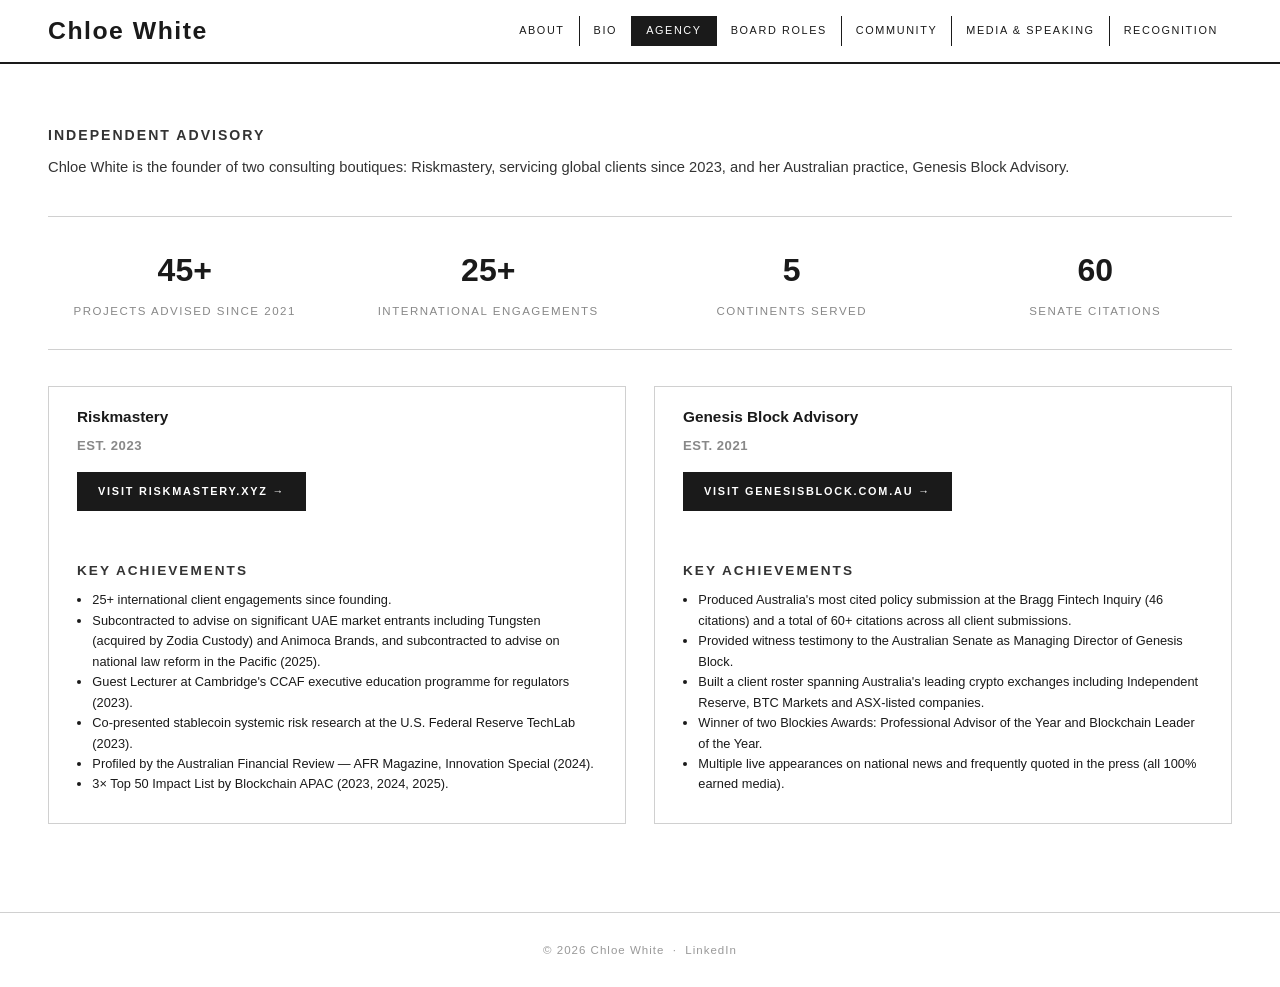
==== advisory.html @ 0022ccd8 "Add files via upload" ====
<!DOCTYPE html>
<html lang="en">
<head>
  <meta charset="UTF-8">
  <meta name="viewport" content="width=device-width, initial-scale=1.0">
  <title>Advisory — Chloe White</title>
  <meta name="description" content="Genesis Block Advisory and Riskmastery — Chloe White's independent advisory firms serving digital asset businesses worldwide.">
  <link rel="stylesheet" href="styles.css">
</head>
<body>

<!-- ========== HEADER ========== -->
<header>
  <div class="header-inner">
    <div class="site-name">
      <a href="index.html">Chloe White</a>
    </div>
    <button class="nav-toggle" aria-label="Toggle navigation" onclick="document.querySelector('nav').classList.toggle('open')">☰</button>
    <nav>
      <a href="index.html">About</a>
      <a href="bio.html">Bio</a>
      <a href="advisory.html" class="active">Agency</a>
      <a href="board.html">Board Roles</a>
      <a href="community.html">Community</a>
      <a href="media.html">Media &amp; Speaking</a>
      <!-- <a href="ai-stablecoins.html">Research</a> -->
      <a href="recognition.html">Recognition</a>
      <!-- <a href="art.html">Art</a> -->
    </nav>
  </div>
</header>

<!-- ========== ADVISORY PAGE ========== -->
<main class="page-container">

  <p class="section-label" style="font-size:0.88rem; color:#333;">Independent Advisory</p>
  <p style="font-size:0.92rem; line-height:1.75; color:#333; margin-bottom:36px;">
    Chloe White is the founder of two consulting boutiques: Riskmastery, servicing global clients
    since 2023, and her Australian practice, Genesis Block Advisory.
  </p>

  <!-- ===== KEY STATS BAR ===== -->
  <div class="stats-row">
    <div class="stat-item">
      <span class="stat-number">45+</span>
      <span class="stat-label">Projects Advised Since 2021</span>
    </div>
    <div class="stat-item">
      <span class="stat-number">25+</span>
      <span class="stat-label">International Engagements</span>
    </div>
    <div class="stat-item">
      <span class="stat-number">5</span>
      <span class="stat-label">Continents Served</span>
    </div>
    <div class="stat-item">
      <span class="stat-number">60</span>
      <span class="stat-label">Senate Citations</span>
    </div>
  </div>

  <!-- ===== BAR CHART (commented out) =====
  <div class="chart-container">
    <p class="chart-title">Advisory Impact</p>
    <div class="bar-chart">
      <div class="bar-row">
        <span class="bar-label">Projects Advised</span>
        <div class="bar-track"><div class="bar-fill" style="width:90%"></div></div>
        <span class="bar-value">45+</span>
      </div>
      <div class="bar-row">
        <span class="bar-label">Senate Citations</span>
        <div class="bar-track"><div class="bar-fill" style="width:100%"></div></div>
        <span class="bar-value">60</span>
      </div>
      <div class="bar-row">
        <span class="bar-label">VARA Rulebooks</span>
        <div class="bar-track"><div class="bar-fill" style="width:48%"></div></div>
        <span class="bar-value">12</span>
      </div>
      <div class="bar-row">
        <span class="bar-label">Organisations Led (DECA)</span>
        <div class="bar-track"><div class="bar-fill" style="width:100%"></div></div>
        <span class="bar-value">70+</span>
      </div>
      <div class="bar-row">
        <span class="bar-label">Years in Policy</span>
        <div class="bar-track"><div class="bar-fill" style="width:60%"></div></div>
        <span class="bar-value">15+</span>
      </div>
    </div>
  </div>
  ===== END BAR CHART ===== -->

  <!-- ===== GENESIS BLOCK & RISKMASTERY — SIDE BY SIDE ===== -->
  <div class="cards-grid" style="grid-template-columns: 1fr 1fr;">

    <!-- RISKMASTERY -->
    <div class="card" id="riskmastery">
      <h3>Riskmastery</h3>
      <p class="card-role">Est. 2023</p>

      <a href="https://riskmastery.xyz" target="_blank" rel="noopener" class="read-more" style="margin-top:10px; margin-bottom:24px; background:#1a1a1a; color:#fff;">Visit riskmastery.xyz →</a>

      <!-- Key Achievements -->
      <p class="section-label" style="margin-top:24px;">Key Achievements</p>
      <ul style="font-size:0.8rem; padding-left:1.2em;">
        <li>25+ international client engagements since founding.</li>
        <li>Subcontracted to advise on significant UAE market entrants including Tungsten (acquired by Zodia Custody) and Animoca Brands, and subcontracted to advise on national law reform in the Pacific (2025).</li>
        <li>Guest Lecturer at Cambridge's CCAF executive education programme for regulators (2023).</li>
        <li>Co-presented stablecoin systemic risk research at the U.S. Federal Reserve TechLab (2023).</li>
        <li>Profiled by the Australian Financial Review — AFR Magazine, Innovation Special (2024).</li>
        <li>3× Top 50 Impact List by Blockchain APAC (2023, 2024, 2025).</li>
      </ul>
    </div>

    <!-- GENESIS BLOCK ADVISORY -->
    <div class="card" id="genesis-block">
      <h3>Genesis Block Advisory</h3>
      <p class="card-role">Est. 2021</p>

      <a href="https://genesisblock.com.au" target="_blank" rel="noopener" class="read-more" style="margin-top:10px; margin-bottom:24px; background:#1a1a1a; color:#fff;">Visit genesisblock.com.au →</a>

      <!-- Key Achievements -->
      <p class="section-label" style="margin-top:24px;">Key Achievements</p>
      <ul style="font-size:0.8rem; padding-left:1.2em;">
        <li>Produced Australia's most cited policy submission at the Bragg Fintech Inquiry (46 citations) and a total of 60+ citations across all client submissions.</li>
        <li>Provided witness testimony to the Australian Senate as Managing Director of Genesis Block.</li>
        <li>Built a client roster spanning Australia's leading crypto exchanges including Independent Reserve, BTC Markets and ASX-listed companies.</li>
        <li>Winner of two Blockies Awards: Professional Advisor of the Year and Blockchain Leader of the Year.</li>
        <li>Multiple live appearances on national news and frequently quoted in the press (all 100% earned media).</li>
      </ul>
    </div>

  </div>

</main>

<!-- ========== FOOTER ========== -->
<footer>
  <p>&copy; 2026 Chloe White &nbsp;·&nbsp; <a href="https://linkedin.com/in/policyeconomist" target="_blank" rel="noopener">LinkedIn</a></p>
</footer>

</body>
</html>
---- styles.css ----
/* ==========================================================================
   CHLOE WHITE — PERSONAL WEBSITE
   styles.css — Shared stylesheet for all pages
   Modelled on CCA Tel Aviv-Yafo gallery aesthetic
   ========================================================================== */

/* ---------- RESET & BASE ---------- */
*, *::before, *::after { box-sizing: border-box; margin: 0; padding: 0; }

html {
  font-size: 16px;
  scroll-behavior: smooth;
}

body {
  font-family: 'Helvetica Neue', Helvetica, Arial, sans-serif;
  color: #1a1a1a;
  background: #fff;
  line-height: 1.6;
  -webkit-font-smoothing: antialiased;
}

a { color: #1a1a1a; text-decoration: none; }
a:hover { color: #555; }

img { max-width: 100%; height: auto; display: block; }

/* ---------- HEADER / TOP BAR ----------
   CCA-style: heavy black bottom border on header, name left, nav right.
   ========================================================================== */
header {
  border-bottom: 2px solid #1a1a1a;
  padding: 0 48px;
  position: sticky;
  top: 0;
  background: #fff;
  z-index: 100;
}

.header-inner {
  max-width: 1600px;
  margin: 0 auto;
  display: flex;
  align-items: center;
  justify-content: space-between;
  height: 62px;
}

/* ---------- SITE NAME / LOGO ---------- */
.site-name {
  font-size: 1.55rem;
  font-weight: 800;
  letter-spacing: 1.5px;
  white-space: nowrap;
}

.site-name a { color: #1a1a1a; }
.site-name a:hover { color: #1a1a1a; }

/* ---------- NAVIGATION ----------
   CCA: small caps, vertical pipe dividers between each item.
   ========================================================================== */
nav { display: flex; align-items: center; gap: 0; }

nav a {
  font-size: 0.68rem;
  font-weight: 500;
  text-transform: uppercase;
  letter-spacing: 1.6px;
  padding: 6px 14px;
  transition: color 0.2s;
  white-space: nowrap;
  color: #1a1a1a;
  border-left: 1px solid #1a1a1a;
}

nav a:first-child { border-left: none; }
nav a:hover { color: #777; }
nav a.active {
  background: #1a1a1a;
  color: #fff;
}
nav a.active:hover { color: #fff; }

/* Mobile nav toggle */
.nav-toggle {
  display: none;
  background: none;
  border: none;
  font-size: 1.5rem;
  cursor: pointer;
  padding: 8px;
  color: #1a1a1a;
}

/* ---------- HERO LAYOUT ----------
   CCA: large image ~58% left, text ~42% right, full viewport height,
   image flush to edges, text vertically centred with right-side padding.
   ========================================================================== */
.hero {
  display: grid;
  grid-template-columns: 58fr 42fr;
  align-items: start;
}

.hero-image {
  display: flex;
  justify-content: center;
  align-items: flex-start;
}

.hero-image img {
  display: block;
  width: 100%;
  height: auto;
}

.hero-text {
  padding: 60px 54px 60px 48px;
  display: flex;
  flex-direction: column;
  justify-content: flex-start;
  height: 100%;
  box-sizing: border-box;
}

.hero-text h2 {
  font-size: 1.45rem;
  font-weight: 700;
  margin-bottom: 22px;
  letter-spacing: 0.3px;
  line-height: 1.3;
}

.hero-text p {
  font-size: 0.88rem;
  line-height: 1.7;
  margin-bottom: 12px;
  color: #333;
}

/* ---------- READ MORE BUTTON ----------
   CCA: thin black border, small uppercase, arrow, no fill.
   ========================================================================== */
.read-more {
  display: inline-block;
  margin-top: 24px;
  font-size: 0.68rem;
  font-weight: 600;
  letter-spacing: 1.8px;
  text-transform: uppercase;
  border: 1.5px solid #1a1a1a;
  padding: 10px 20px;
  transition: background 0.2s, color 0.2s;
  align-self: flex-start;
}

.read-more:hover {
  background: #1a1a1a !important;
  color: #fff;
}

/* ---------- PAGE LAYOUT (interior pages) ---------- */
.page-container {
  max-width: 1400px;
  margin: 0 auto;
  padding: 60px 48px;
}

/* Two-column layout: sidebar image + content (Bio page) */
.page-split {
  display: grid;
  grid-template-columns: 58fr 42fr;
  min-height: calc(100vh - 62px);
}

.page-split .page-image {
  overflow: hidden;
}

.page-split .page-image img {
  width: 100%;
  height: 100%;
  object-fit: cover;
}

.page-split .page-content {
  padding: 60px 48px 60px 48px;
}

/* ---------- SECTION HEADINGS ---------- */
.section-title {
  font-size: 1.45rem;
  font-weight: 700;
  margin-bottom: 28px;
  letter-spacing: 0.3px;
}

.section-subtitle {
  font-size: 1.05rem;
  font-weight: 600;
  margin-top: 44px;
  margin-bottom: 16px;
  letter-spacing: 0.2px;
}

.section-label {
  font-size: 0.68rem;
  font-weight: 600;
  text-transform: uppercase;
  letter-spacing: 2px;
  color: #888;
  margin-bottom: 8px;
}

/* ---------- CONTENT BLOCKS ---------- */
.content-block {
  margin-bottom: 44px;
}

.content-block p {
  font-size: 0.88rem;
  line-height: 1.7;
  color: #333;
  margin-bottom: 12px;
}

.content-block ul {
  list-style: none;
  padding: 0;
}

.content-block ul li {
  font-size: 0.88rem;
  line-height: 1.7;
  color: #333;
  padding-left: 16px;
  position: relative;
  margin-bottom: 10px;
}

.content-block ul li::before {
  content: '—';
  position: absolute;
  left: 0;
  color: #999;
}

/* ---------- STATS / KEY METRICS BAR ---------- */
.stats-row {
  display: grid;
  grid-template-columns: repeat(auto-fit, minmax(180px, 1fr));
  gap: 30px;
  margin: 36px 0;
  padding: 28px 0;
  border-top: 1px solid #d0d0d0;
  border-bottom: 1px solid #d0d0d0;
}

.stat-item {
  text-align: center;
}

.stat-number {
  font-size: 2rem;
  font-weight: 700;
  color: #1a1a1a;
  display: block;
}

.stat-label {
  font-size: 0.72rem;
  text-transform: uppercase;
  letter-spacing: 1.5px;
  color: #888;
  margin-top: 6px;
  display: block;
}

/* ---------- BAR CHARTS ---------- */
.chart-container {
  margin: 30px 0;
}

.chart-title {
  font-size: 0.75rem;
  font-weight: 600;
  text-transform: uppercase;
  letter-spacing: 1.8px;
  margin-bottom: 16px;
  color: #555;
}

.bar-chart {
  display: flex;
  flex-direction: column;
  gap: 12px;
}

.bar-row {
  display: flex;
  align-items: center;
  gap: 12px;
}

.bar-label {
  font-size: 0.76rem;
  color: #555;
  width: 160px;
  flex-shrink: 0;
  text-align: right;
}

.bar-track {
  flex: 1;
  background: #f0f0f0;
  height: 20px;
  position: relative;
  overflow: hidden;
}

.bar-fill {
  height: 100%;
  background: #1a1a1a;
  transition: width 0.8s ease;
}

.bar-value {
  font-size: 0.72rem;
  font-weight: 600;
  color: #1a1a1a;
  width: 50px;
  flex-shrink: 0;
}

/* ---------- CARDS GRID ---------- */
.cards-grid {
  display: grid;
  grid-template-columns: repeat(auto-fill, minmax(300px, 1fr));
  gap: 28px;
  margin: 28px 0;
}

.card {
  border: 1px solid #d0d0d0;
  padding: 28px;
  transition: border-color 0.2s;
}

.card:not(.card-previous) {
  padding-top: 18px;
}

.card.card-previous {
  padding-top: 18px;
}

.card:hover { border-color: #999; }

.card h3 {
  font-size: 0.96rem;
  font-weight: 700;
  margin-bottom: 6px;
}

.card .card-role {
  font-size: 0.82rem;
  color: #888;
  font-weight: 700;
  text-transform: uppercase;
  letter-spacing: 0.5px;
  margin-bottom: 4px;
}

.card .card-dates {
  font-size: 0.76rem;
  color: #888;
  margin-bottom: 12px;
}

.card p {
  font-size: 0.85rem;
  line-height: 1.7;
  color: #333;
}

.card .card-tag {
  display: inline-block;
  font-size: 0.62rem;
  font-weight: 600;
  text-transform: uppercase;
  letter-spacing: 1.5px;
  padding: 3px 10px;
  border: 1px solid #ccc;
  background: transparent;
  margin-bottom: 0;
  color: #888;
}

.card .card-tag.current {
  border-color: #1a1a1a;
  background: #1a1a1a;
  color: #fff;
}

.card-location {
  font-size: 0.78rem;
  color: #888;
  margin: 6px 0 0;
  letter-spacing: 0.02em;
}

.card-dept {
  font-size: 0.82rem;
  color: #555;
  margin: 2px 0 6px;
}

/* ---------- TABLES ---------- */
.styled-table {
  width: 100%;
  border-collapse: collapse;
  margin: 20px 0;
  font-size: 0.84rem;
}

.styled-table th {
  text-align: left;
  font-size: 0.68rem;
  text-transform: uppercase;
  letter-spacing: 1.5px;
  color: #888;
  padding: 10px 14px;
  border-bottom: 2px solid #1a1a1a;
  font-weight: 600;
}

.styled-table td {
  padding: 11px 14px;
  border-bottom: 1px solid #eee;
  color: #333;
  vertical-align: top;
}

.styled-table tr:hover td { background: #fafafa; }

/* ---------- TESTIMONIALS ---------- */
.testimonial {
  border-left: 3px solid #1a1a1a;
  padding: 20px 30px;
  margin: 28px 0;
  background: #fafafa;
}

.testimonial blockquote {
  font-size: 0.88rem;
  line-height: 1.75;
  color: #333;
  font-style: italic;
  margin-bottom: 12px;
}

.testimonial cite {
  font-size: 0.76rem;
  font-style: normal;
  font-weight: 600;
  color: #555;
}

/* ---------- LINK LIST ---------- */
.link-list {
  list-style: none;
  padding: 0;
  margin: 20px 0;
}

.link-list li {
  padding: 14px 0;
  border-bottom: 1px solid #eee;
}

.link-list li a {
  font-size: 0.88rem;
  font-weight: 500;
  display: flex;
  justify-content: space-between;
  align-items: center;
}

.link-list li a::after {
  content: '→';
  font-size: 1rem;
  color: #999;
  transition: color 0.2s;
}

.link-list li a:hover::after { color: #1a1a1a; }

/* ---------- TIMELINE ---------- */
.timeline-item {
  padding: 22px 0;
  border-bottom: 1px solid #eee;
}

.timeline-item:last-child { border-bottom: none; }

.timeline-date {
  font-size: 0.68rem;
  text-transform: uppercase;
  letter-spacing: 1.5px;
  color: #888;
  margin-bottom: 6px;
}

.timeline-title {
  font-size: 0.96rem;
  font-weight: 700;
  margin-bottom: 4px;
}

.timeline-venue {
  font-size: 0.84rem;
  color: #555;
  margin-bottom: 8px;
}

.timeline-description {
  font-size: 0.85rem;
  color: #333;
  line-height: 1.7;
}

/* ---------- ART PAGE GALLERY ---------- */
.art-placeholder {
  display: grid;
  grid-template-columns: repeat(auto-fill, minmax(280px, 1fr));
  gap: 20px;
  margin: 30px 0;
}

.art-placeholder .art-item {
  aspect-ratio: 1;
  background: #f5f5f5;
  display: flex;
  align-items: center;
  justify-content: center;
  font-size: 0.76rem;
  color: #bbb;
  text-transform: uppercase;
  letter-spacing: 2px;
  border: 1px solid #eee;
}

/* ---------- FOOTER ---------- */
footer {
  border-top: 1px solid #d0d0d0;
  padding: 28px 48px;
  text-align: center;
  font-size: 0.72rem;
  color: #999;
  letter-spacing: 1px;
}

footer a { color: #999; }
footer a:hover { color: #1a1a1a; }

/* ---------- RESPONSIVE ---------- */
@media (max-width: 1024px) {
  header { padding: 0 28px; }
  nav a { font-size: 0.62rem; padding: 6px 8px; }
  .hero { grid-template-columns: 1fr; }
  .hero-image img { width: 100%; height: auto; max-height: 520px; }
  .hero-text { padding: 40px 28px; }
  .page-split { grid-template-columns: 1fr; }
  .page-split .page-content { padding: 40px 28px; }
  .page-container { padding: 40px 28px; }
  .bar-label { width: 120px; }
}

@media (max-width: 768px) {
  header { padding: 0 20px; }

  .header-inner {
    flex-wrap: wrap;
    height: auto;
    padding: 14px 0;
  }

  .site-name { font-size: 1.15rem; }

  .nav-toggle { display: block; }

  nav {
    display: none;
    flex-direction: column;
    width: 100%;
    padding: 10px 0;
    gap: 0;
  }

  nav.open { display: flex; }

  nav a {
    padding: 10px 0;
    font-size: 0.72rem;
    border-bottom: 1px solid #f0f0f0;
    border-left: none;
  }

  .page-container { padding: 36px 20px; }
  .stats-row { grid-template-columns: repeat(2, 1fr); }
  .cards-grid { grid-template-columns: 1fr; }
  .bar-label { width: 100px; font-size: 0.68rem; }

  .styled-table { font-size: 0.76rem; }
  .styled-table th, .styled-table td { padding: 8px 10px; }

  footer { padding: 24px 20px; }
}
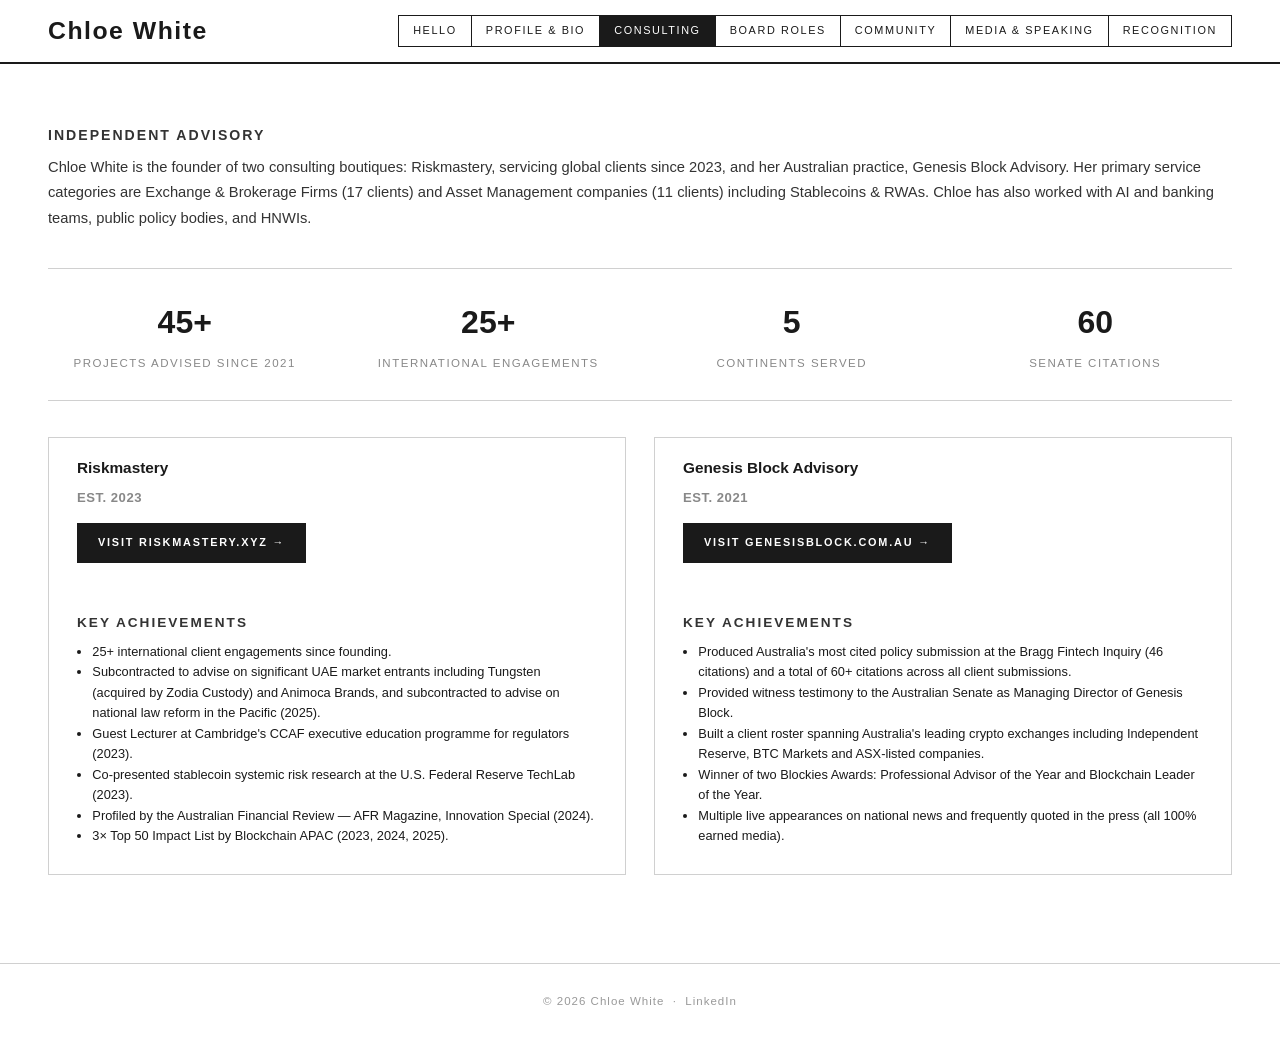
==== commit 1dbe6168: "Add files via upload" ====
--- a/advisory.html
+++ b/advisory.html
@@ -17,9 +17,9 @@
     </div>
     <button class="nav-toggle" aria-label="Toggle navigation" onclick="document.querySelector('nav').classList.toggle('open')">☰</button>
     <nav>
-      <a href="index.html">About</a>
-      <a href="bio.html">Bio</a>
-      <a href="advisory.html" class="active">Agency</a>
+      <a href="index.html">Hello</a>
+      <a href="bio.html">Profile &amp; Bio</a>
+      <a href="advisory.html" class="active">Consulting</a>
       <a href="board.html">Board Roles</a>
       <a href="community.html">Community</a>
       <a href="media.html">Media &amp; Speaking</a>
@@ -37,7 +37,8 @@
   <p style="font-size:0.92rem; line-height:1.75; color:#333; margin-bottom:36px;">
     Chloe White is the founder of two consulting boutiques: Riskmastery, servicing global clients
     since 2023, and her Australian practice, Genesis Block Advisory.
-  </p>
+    Her primary service categories are Exchange &amp; Brokerage Firms (17 clients) and Asset Management companies (11 clients) including Stablecoins &amp; RWAs. Chloe has also worked with AI and banking teams, public policy bodies, and HNWIs.
+</p>
 
   <!-- ===== KEY STATS BAR ===== -->
   <div class="stats-row">
--- a/styles.css
+++ b/styles.css
@@ -60,7 +60,7 @@
 /* ---------- NAVIGATION ----------
    CCA: small caps, vertical pipe dividers between each item.
    ========================================================================== */
-nav { display: flex; align-items: center; gap: 0; }
+nav { display: flex; align-items: center; gap: 0; border-top: 1px solid #1a1a1a; border-bottom: 1px solid #1a1a1a; }
 
 nav a {
   font-size: 0.68rem;
@@ -74,7 +74,8 @@
   border-left: 1px solid #1a1a1a;
 }
 
-nav a:first-child { border-left: none; }
+nav a:first-child { border-left: 1px solid #1a1a1a; }
+nav a:last-child { border-right: 1px solid #1a1a1a; }
 nav a:hover { color: #777; }
 nav a.active {
   background: #1a1a1a;
@@ -609,11 +610,21 @@
 
   .page-container { padding: 36px 20px; }
   .stats-row { grid-template-columns: repeat(2, 1fr); }
-  .cards-grid { grid-template-columns: 1fr; }
+
+  /* Force all cards grids to single column regardless of inline grid-template-columns */
+  .cards-grid { grid-template-columns: 1fr !important; }
+
   .bar-label { width: 100px; font-size: 0.68rem; }
 
+  /* Awards table: scroll horizontally rather than overflow/overlap */
+  .styled-table-wrap {
+    overflow-x: auto;
+    -webkit-overflow-scrolling: touch;
+  }
   .styled-table { font-size: 0.76rem; }
   .styled-table th, .styled-table td { padding: 8px 10px; }
+  /* Top-align all header cells */
+  .styled-table th { vertical-align: top; }
 
   footer { padding: 24px 20px; }
 }
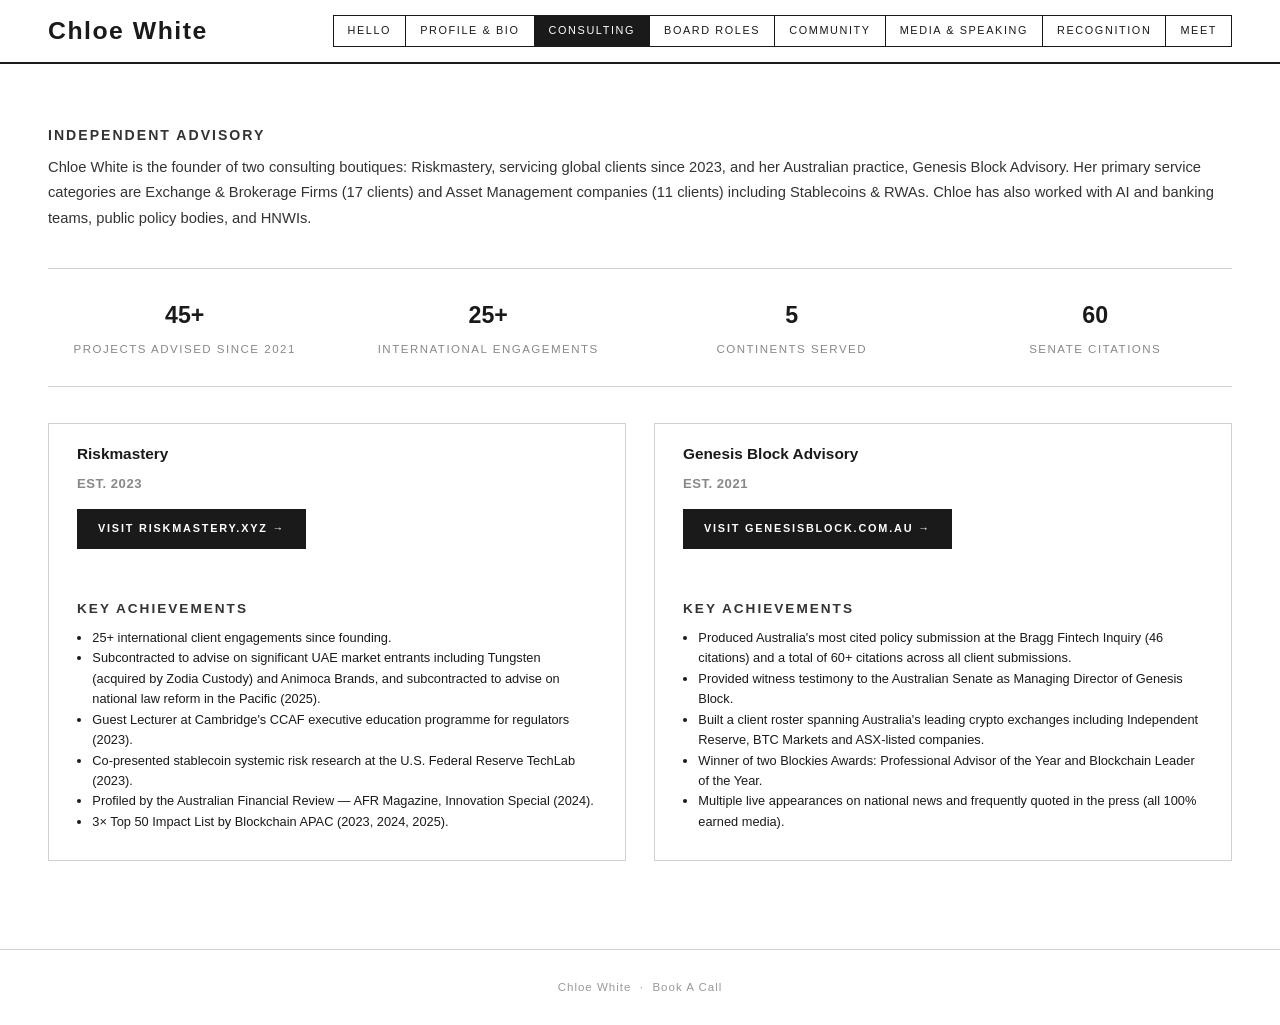
==== commit a9c10bfa: "Add files via upload" ====
--- a/advisory.html
+++ b/advisory.html
@@ -5,6 +5,7 @@
   <meta name="viewport" content="width=device-width, initial-scale=1.0">
   <title>Advisory — Chloe White</title>
   <meta name="description" content="Genesis Block Advisory and Riskmastery — Chloe White's independent advisory firms serving digital asset businesses worldwide.">
+  <link rel="icon" type="image/svg+xml" href="favicon.svg">
   <link rel="stylesheet" href="styles.css">
 </head>
 <body>
@@ -26,6 +27,7 @@
       <!-- <a href="ai-stablecoins.html">Research</a> -->
       <a href="recognition.html">Recognition</a>
       <!-- <a href="art.html">Art</a> -->
+      <a href="meet.html">Meet</a>
     </nav>
   </div>
 </header>
@@ -139,7 +141,7 @@
 
 <!-- ========== FOOTER ========== -->
 <footer>
-  <p>&copy; 2026 Chloe White &nbsp;·&nbsp; <a href="https://linkedin.com/in/policyeconomist" target="_blank" rel="noopener">LinkedIn</a></p>
+  <p><a href="https://linkedin.com/in/policyeconomist" target="_blank" rel="noopener">Chloe White</a> &nbsp;·&nbsp; <a href="meet.html">Book A Call</a></p>
 </footer>
 
 </body>
--- a/styles.css
+++ b/styles.css
@@ -263,7 +263,7 @@
 }
 
 .stat-number {
-  font-size: 2rem;
+  font-size: 1.45rem;
   font-weight: 700;
   color: #1a1a1a;
   display: block;
@@ -597,6 +597,8 @@
     width: 100%;
     padding: 10px 0;
     gap: 0;
+    border-top: none;
+    border-bottom: none;
   }
 
   nav.open { display: flex; }
@@ -606,7 +608,11 @@
     font-size: 0.72rem;
     border-bottom: 1px solid #f0f0f0;
     border-left: none;
+    border-right: none;
   }
+
+  nav a:first-child { border-left: none; }
+  nav a:last-child { border-right: none; border-bottom: none; }
 
   .page-container { padding: 36px 20px; }
   .stats-row { grid-template-columns: repeat(2, 1fr); }
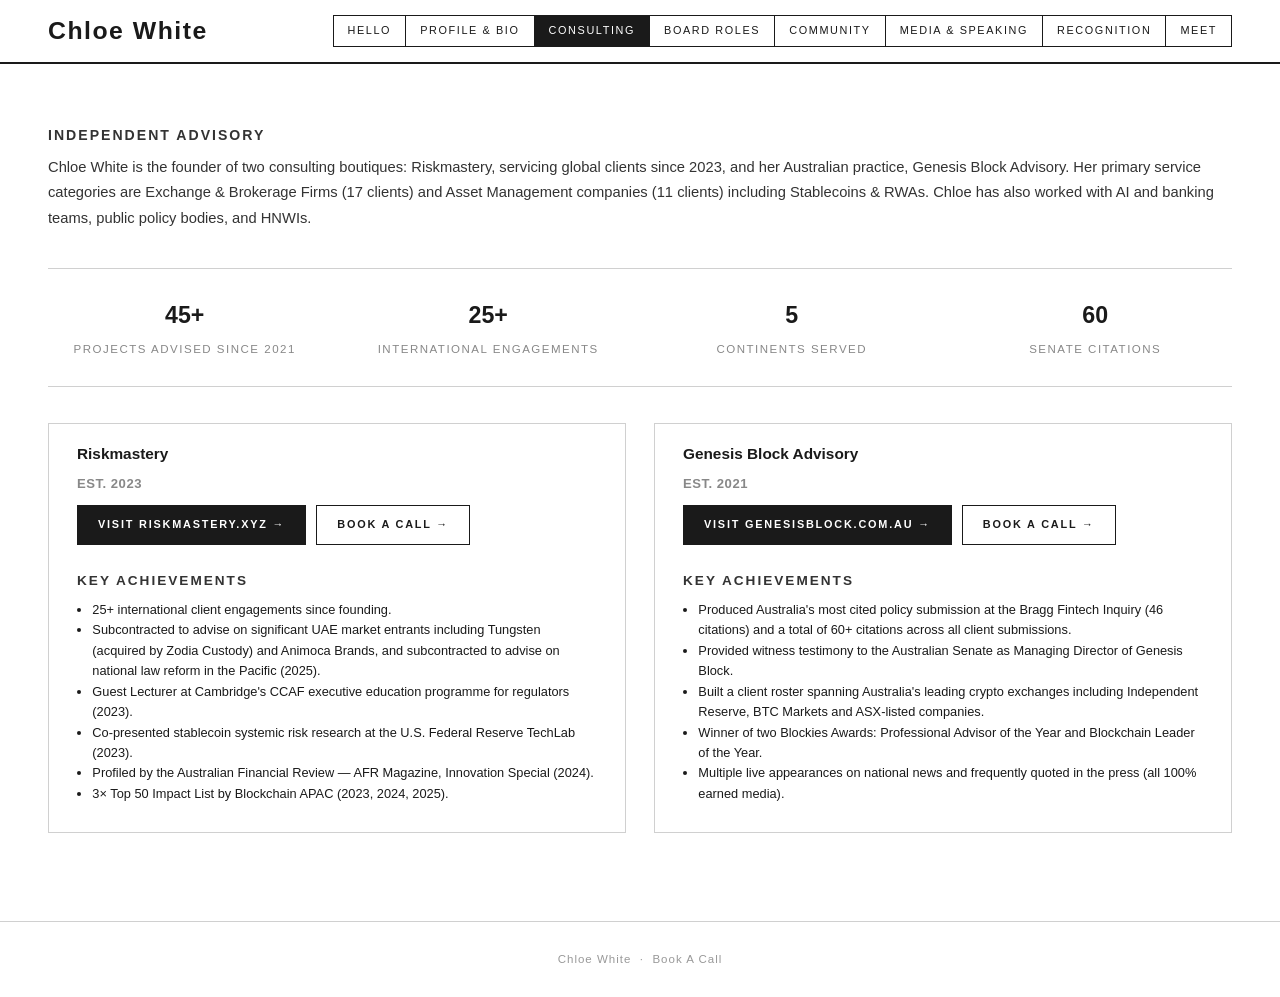
==== commit b9f908e9: "Add files via upload" ====
--- a/advisory.html
+++ b/advisory.html
@@ -103,7 +103,10 @@
       <h3>Riskmastery</h3>
       <p class="card-role">Est. 2023</p>
 
-      <a href="https://riskmastery.xyz" target="_blank" rel="noopener" class="read-more" style="margin-top:10px; margin-bottom:24px; background:#1a1a1a; color:#fff;">Visit riskmastery.xyz →</a>
+      <div style="display:flex; flex-wrap:wrap; gap:10px; margin-top:10px; margin-bottom:24px;">
+        <a href="https://riskmastery.xyz" target="_blank" rel="noopener" class="read-more" style="margin-top:0; background:#1a1a1a; color:#fff;">Visit riskmastery.xyz →</a>
+        <a href="https://calendar.app.google/XC6Tfe4UWCA8TJcW6" target="_blank" rel="noopener" class="read-more" style="margin-top:0; background:#fff; color:#1a1a1a;">Book a Call →</a>
+      </div>
 
       <!-- Key Achievements -->
       <p class="section-label" style="margin-top:24px;">Key Achievements</p>
@@ -122,7 +125,10 @@
       <h3>Genesis Block Advisory</h3>
       <p class="card-role">Est. 2021</p>
 
-      <a href="https://genesisblock.com.au" target="_blank" rel="noopener" class="read-more" style="margin-top:10px; margin-bottom:24px; background:#1a1a1a; color:#fff;">Visit genesisblock.com.au →</a>
+      <div style="display:flex; flex-wrap:wrap; gap:10px; margin-top:10px; margin-bottom:24px;">
+        <a href="https://genesisblock.com.au" target="_blank" rel="noopener" class="read-more" style="margin-top:0; background:#1a1a1a; color:#fff;">Visit genesisblock.com.au →</a>
+        <a href="https://calendar.app.google/XC6Tfe4UWCA8TJcW6" target="_blank" rel="noopener" class="read-more" style="margin-top:0; background:#fff; color:#1a1a1a;">Book a Call →</a>
+      </div>
 
       <!-- Key Achievements -->
       <p class="section-label" style="margin-top:24px;">Key Achievements</p>
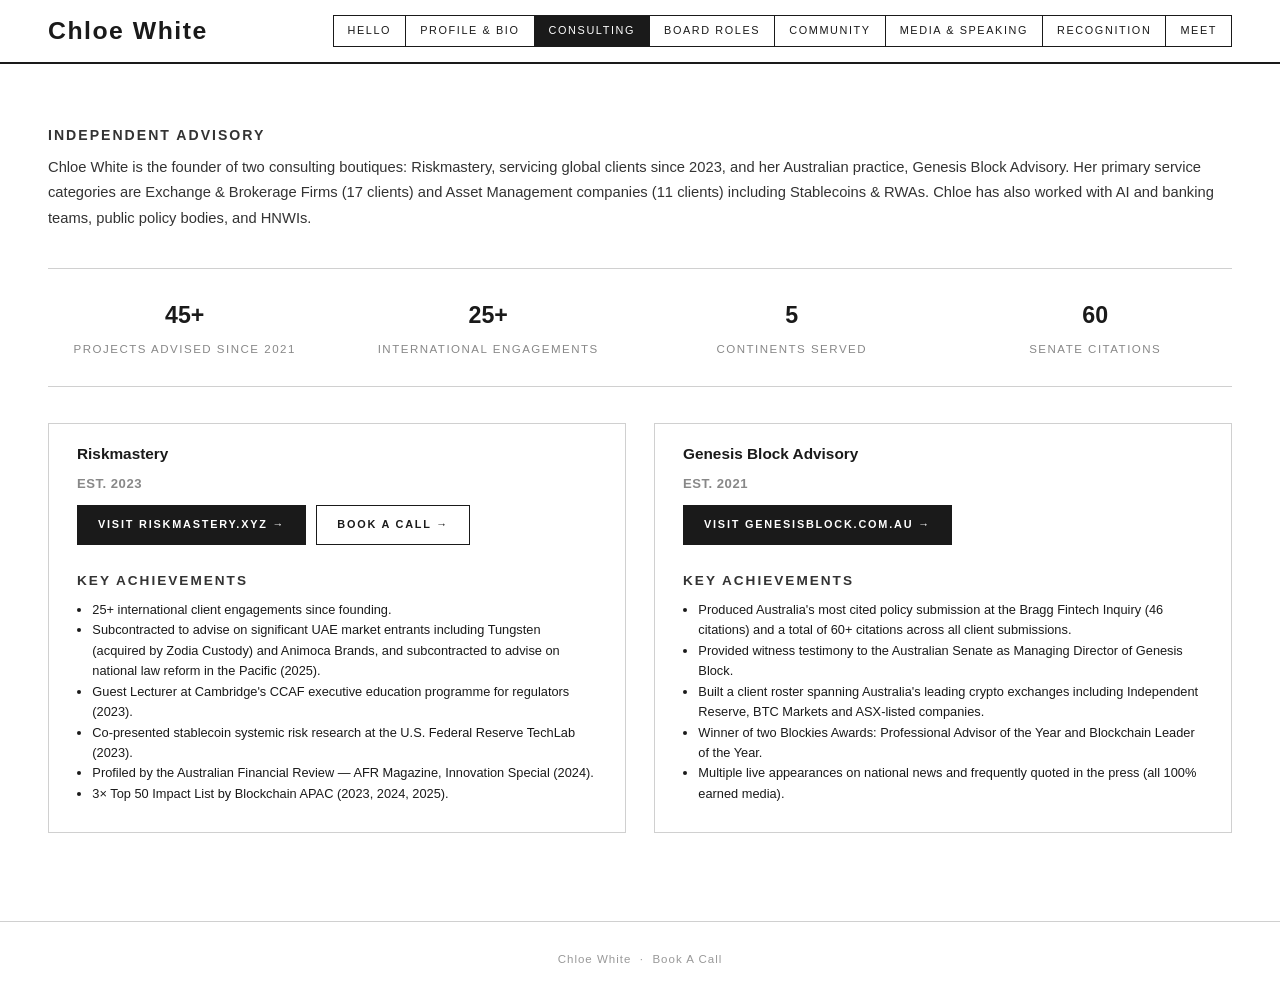
==== commit 759c9c7f: "Add files via upload" ====
--- a/advisory.html
+++ b/advisory.html
@@ -7,6 +7,9 @@
   <meta name="description" content="Genesis Block Advisory and Riskmastery — Chloe White's independent advisory firms serving digital asset businesses worldwide.">
   <link rel="icon" type="image/svg+xml" href="favicon.svg">
   <link rel="stylesheet" href="styles.css">
+  <style>
+    .book-call-btn:hover { background: #1a1a1a !important; color: #fff !important; }
+  </style>
 </head>
 <body>
 
@@ -105,7 +108,7 @@
 
       <div style="display:flex; flex-wrap:wrap; gap:10px; margin-top:10px; margin-bottom:24px;">
         <a href="https://riskmastery.xyz" target="_blank" rel="noopener" class="read-more" style="margin-top:0; background:#1a1a1a; color:#fff;">Visit riskmastery.xyz →</a>
-        <a href="https://calendar.app.google/XC6Tfe4UWCA8TJcW6" target="_blank" rel="noopener" class="read-more" style="margin-top:0; background:#fff; color:#1a1a1a;">Book a Call →</a>
+        <a href="https://calendar.app.google/XC6Tfe4UWCA8TJcW6" target="_blank" rel="noopener" class="read-more book-call-btn" style="margin-top:0; background:#fff; color:#1a1a1a;">Book a Call →</a>
       </div>
 
       <!-- Key Achievements -->
@@ -127,7 +130,6 @@
 
       <div style="display:flex; flex-wrap:wrap; gap:10px; margin-top:10px; margin-bottom:24px;">
         <a href="https://genesisblock.com.au" target="_blank" rel="noopener" class="read-more" style="margin-top:0; background:#1a1a1a; color:#fff;">Visit genesisblock.com.au →</a>
-        <a href="https://calendar.app.google/XC6Tfe4UWCA8TJcW6" target="_blank" rel="noopener" class="read-more" style="margin-top:0; background:#fff; color:#1a1a1a;">Book a Call →</a>
       </div>
 
       <!-- Key Achievements -->
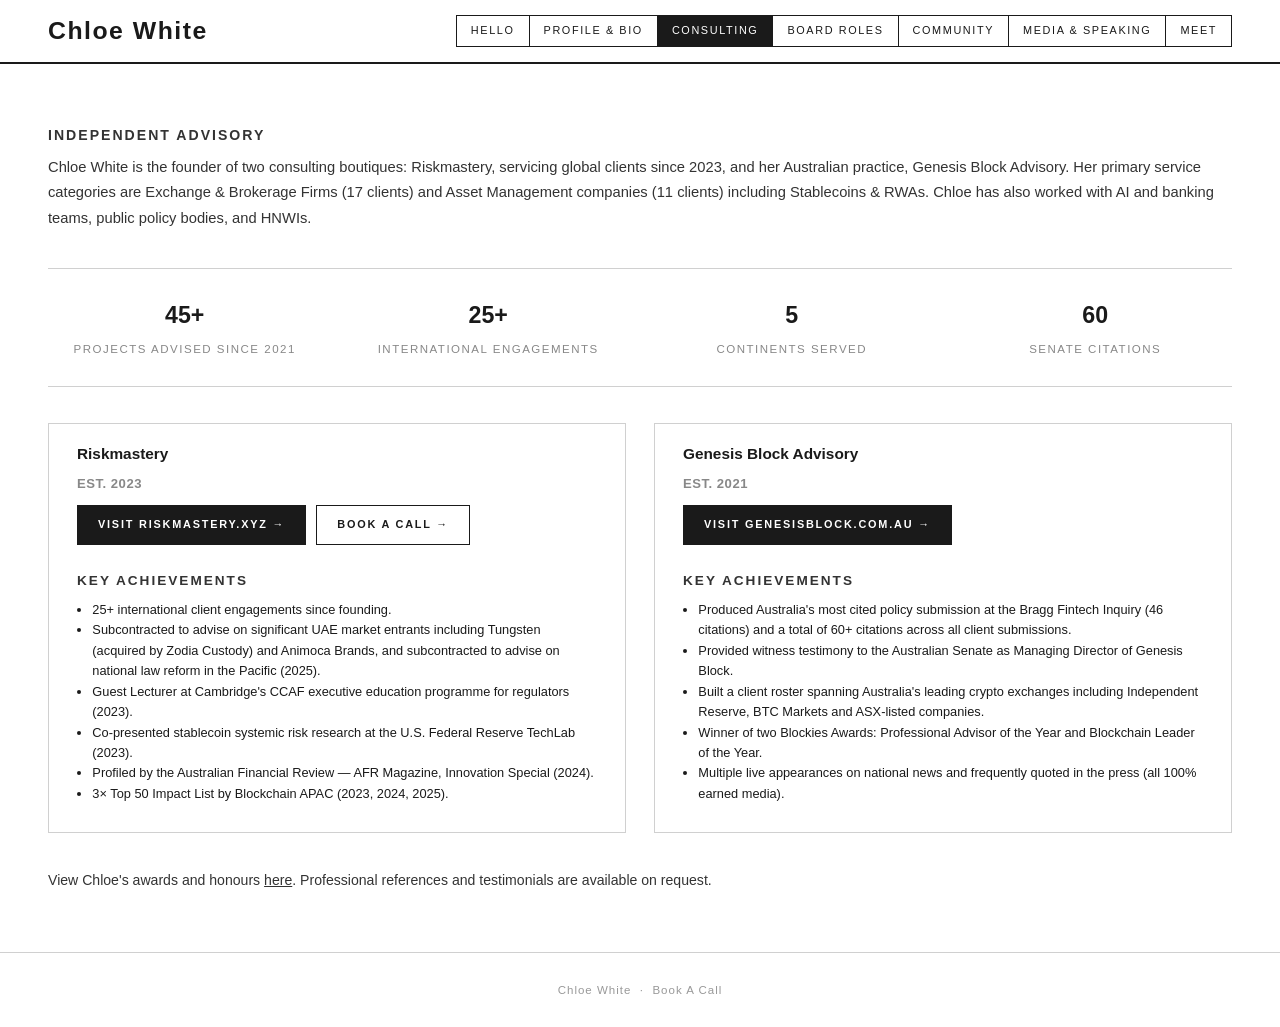
==== commit e7d7c6cc: "Add files via upload" ====
--- a/advisory.html
+++ b/advisory.html
@@ -9,6 +9,58 @@
   <link rel="stylesheet" href="styles.css">
   <style>
     .book-call-btn:hover { background: #1a1a1a !important; color: #fff !important; }
+
+    /* ===== AWARDS MODAL ===== */
+    #awards-modal-backdrop {
+      display: none;
+      position: fixed;
+      inset: 0;
+      background: rgba(0,0,0,0.55);
+      z-index: 1000;
+      align-items: center;
+      justify-content: center;
+      padding: 24px;
+    }
+    #awards-modal-backdrop.open {
+      display: flex;
+    }
+    #awards-modal {
+      background: #fff;
+      border-radius: 4px;
+      max-width: 720px;
+      width: 100%;
+      max-height: 90vh;
+      overflow-y: auto;
+      padding: 40px 44px 36px;
+      position: relative;
+      box-shadow: 0 8px 40px rgba(0,0,0,0.18);
+    }
+    #awards-modal-close {
+      position: absolute;
+      top: 16px;
+      right: 20px;
+      background: none;
+      border: none;
+      font-size: 1.3rem;
+      cursor: pointer;
+      color: #555;
+      line-height: 1;
+      padding: 4px 8px;
+    }
+    #awards-modal-close:hover { color: #000; }
+    .awards-link {
+      background: none;
+      border: none;
+      padding: 0;
+      font: inherit;
+      color: inherit;
+      text-decoration: underline;
+      cursor: pointer;
+      font-size: inherit;
+    }
+    @media (max-width: 600px) {
+      #awards-modal { padding: 32px 20px 28px; }
+    }
   </style>
 </head>
 <body>
@@ -28,7 +80,7 @@
       <a href="community.html">Community</a>
       <a href="media.html">Media &amp; Speaking</a>
       <!-- <a href="ai-stablecoins.html">Research</a> -->
-      <a href="recognition.html">Recognition</a>
+      <!-- <a href="recognition.html">Recognition</a> -->
       <!-- <a href="art.html">Art</a> -->
       <a href="meet.html">Meet</a>
     </nav>
@@ -145,6 +197,8 @@
 
   </div>
 
+  <p style="font-size:0.88rem; color:#333; margin-top:36px;">View Chloe's awards and honours <button class="awards-link" onclick="document.getElementById('awards-modal-backdrop').classList.add('open'); document.body.style.overflow='hidden';">here</button>. Professional references and testimonials are available on request.</p>
+
 </main>
 
 <!-- ========== FOOTER ========== -->
@@ -152,5 +206,105 @@
   <p><a href="https://linkedin.com/in/policyeconomist" target="_blank" rel="noopener">Chloe White</a> &nbsp;·&nbsp; <a href="meet.html">Book A Call</a></p>
 </footer>
 
+<!-- ========== AWARDS MODAL ========== -->
+<div id="awards-modal-backdrop" role="dialog" aria-modal="true" aria-label="Awards and Honours">
+  <div id="awards-modal">
+    <button id="awards-modal-close" aria-label="Close">✕</button>
+    <p class="section-label" style="font-size:0.88rem; color:#333; margin-bottom:20px;">Awards &amp; Honours</p>
+    <div class="styled-table-wrap">
+    <table class="styled-table" style="table-layout:fixed; width:100%;">
+      <colgroup>
+        <col style="width:8%">
+        <col style="width:34%">
+        <col style="width:34%">
+        <col style="width:24%">
+      </colgroup>
+      <thead>
+        <tr>
+          <th style="vertical-align:top;">Year</th>
+          <th style="vertical-align:top;">Award</th>
+          <th style="vertical-align:top;">Status</th>
+          <th style="vertical-align:top;">Awarding Body</th>
+        </tr>
+      </thead>
+      <tbody>
+        <tr>
+          <td>2025</td>
+          <td><strong>Top 50 Impact List</strong></td>
+          <td>Appointed as an Assessor<br>Honoured as an &#8220;Influential Australian Abroad&#8221;</td>
+          <td>Blockchain APAC</td>
+        </tr>
+        <tr>
+          <td>2025</td>
+          <td><strong>Blockies Industry Awards</strong></td>
+          <td>Judge</td>
+          <td>DECA</td>
+        </tr>
+        <tr>
+          <td>2024</td>
+          <td><strong>Top 50 Impact List</strong></td>
+          <td>Ranked #25</td>
+          <td>Blockchain APAC</td>
+        </tr>
+        <tr>
+          <td>2024</td>
+          <td><strong>Blockies Industry Awards</strong></td>
+          <td>Judge</td>
+          <td>DECA</td>
+        </tr>
+        <tr>
+          <td>2023</td>
+          <td><strong>Top 50 Impact List</strong></td>
+          <td>Ranked #22</td>
+          <td>Blockchain APAC</td>
+        </tr>
+        <tr>
+          <td>2022</td>
+          <td><strong>Professional Advisor of the Year</strong></td>
+          <td>Finalist</td>
+          <td>Blockchain Australia</td>
+        </tr>
+        <tr>
+          <td>2022</td>
+          <td><strong>Blockchain Leader of the Year</strong></td>
+          <td>Finalist</td>
+          <td>Blockchain Australia</td>
+        </tr>
+        <tr>
+          <td>2021</td>
+          <td><strong>Professional Advisor of the Year</strong></td>
+          <td>Winner</td>
+          <td>Blockchain Australia</td>
+        </tr>
+        <tr>
+          <td>2021</td>
+          <td><strong>Blockchain Leader of the Year</strong></td>
+          <td>Winner</td>
+          <td>Blockchain Australia</td>
+        </tr>
+      </tbody>
+    </table>
+    </div>
+  </div>
+</div>
+
+<script>
+  (function() {
+    var backdrop = document.getElementById('awards-modal-backdrop');
+    var closeBtn = document.getElementById('awards-modal-close');
+    function closeModal() {
+      backdrop.classList.remove('open');
+      document.body.style.overflow = '';
+    }
+    closeBtn.addEventListener('click', closeModal);
+    backdrop.addEventListener('click', function(e) {
+      if (e.target === backdrop) closeModal();
+    });
+    document.addEventListener('keydown', function(e) {
+      if (e.key === 'Escape') closeModal();
+    });
+  })();
+</script>
+
 </body>
 </html>
